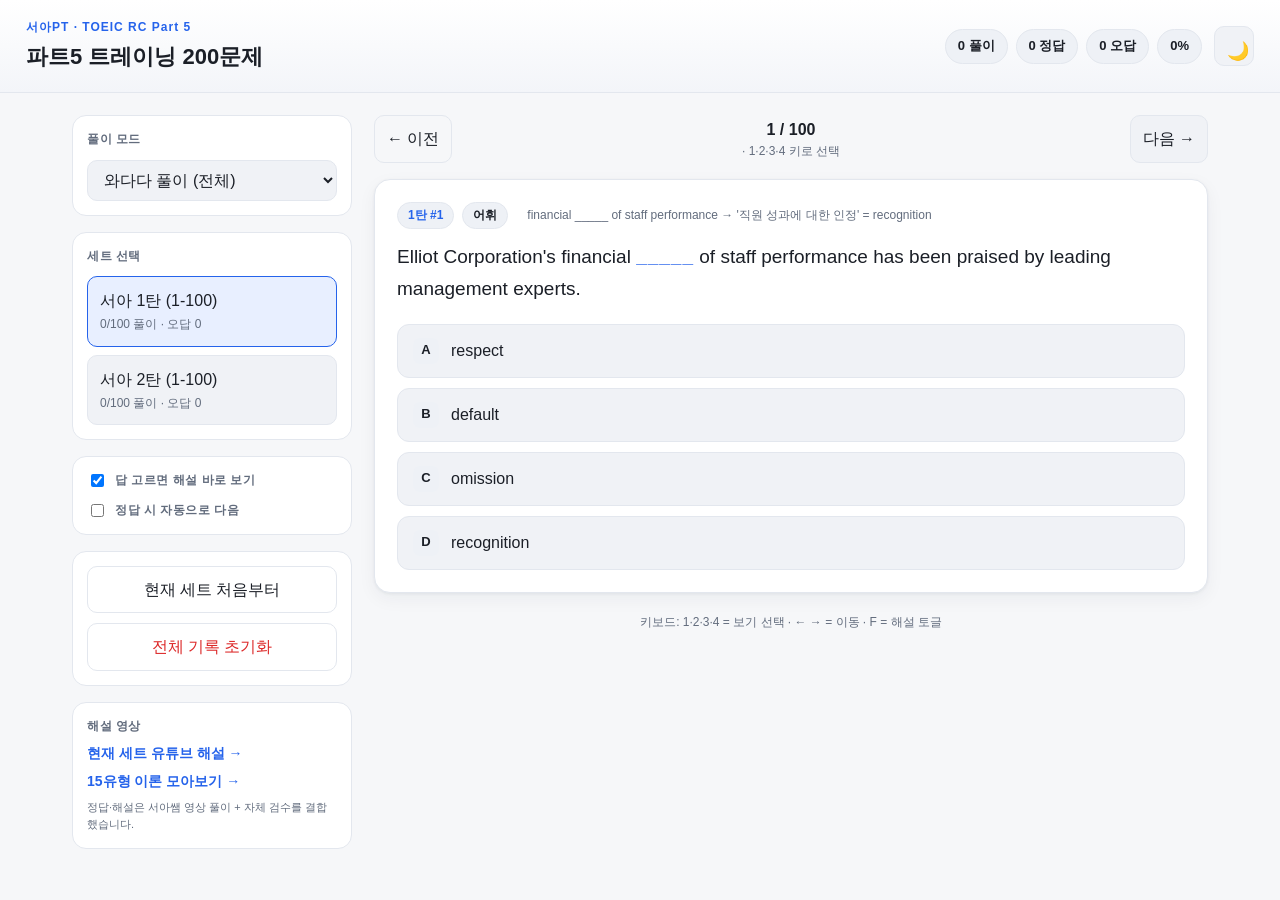
==== seoah-part5-training/index.html @ 1a9a53cd "feat: 모바일 랜딩 + Part5 실전/이론 + Part6·7 전략 추가 - index.html: 모바일 랜딩(4개 사이트 + PDF 링크, 반응형) - seoah-part5-" ====
<!doctype html>
<html lang="ko" data-theme="light">
<head>
  <meta charset="utf-8">
  <meta name="viewport" content="width=device-width, initial-scale=1">
  <title>서아PT Part 5 트레이닝 200문제</title>
  <link rel="stylesheet" href="styles.css">
</head>
<body>
  <header class="topbar">
    <div>
      <p class="eyebrow">서아PT · TOEIC RC Part 5</p>
      <h1>파트5 트레이닝 200문제</h1>
    </div>
    <div class="headControls">
      <div class="stats" aria-live="polite">
        <span id="statAnswered">0 풀이</span>
        <span id="statCorrect">0 정답</span>
        <span id="statWrong">0 오답</span>
        <span id="statAccuracy">0%</span>
      </div>
      <button id="themeToggle" class="iconBtn" title="밝게/어둡게">🌙</button>
    </div>
  </header>

  <main class="layout">
    <aside class="sidebar">
      <div class="sideSection">
        <label for="modeSelect">풀이 모드</label>
        <select id="modeSelect">
          <option value="all">와다다 풀이 (전체)</option>
          <option value="unanswered">안 푼 문제만</option>
          <option value="mistakes">오답노트</option>
        </select>
      </div>
      <div class="sideSection">
        <label>세트 선택</label>
        <nav id="moduleList" class="moduleList" aria-label="세트 선택"></nav>
      </div>
      <div class="sideSection">
        <label class="rowLabel"><input type="checkbox" id="instantFeedback" checked> 답 고르면 해설 바로 보기</label>
        <label class="rowLabel"><input type="checkbox" id="autoAdvance"> 정답 시 자동으로 다음</label>
      </div>
      <div class="sideSection">
        <button id="resetModule" class="secondary">현재 세트 처음부터</button>
        <button id="resetAll" class="danger">전체 기록 초기화</button>
      </div>
      <div class="sideSection sourceBox">
        <p class="sourceTitle">해설 영상</p>
        <a id="srcLink" href="#" target="_blank" rel="noopener">현재 세트 유튜브 해설 →</a>
        <a href="../toeic-part5-theory/index.html">15유형 이론 모아보기 →</a>
        <p class="sourceNote">정답·해설은 서아쌤 영상 풀이 + 자체 검수를 결합했습니다.</p>
      </div>
    </aside>

    <section class="content">
      <section class="questionToolbar">
        <button id="prevQuestion" class="secondary">← 이전</button>
        <div class="toolbarCenter">
          <span id="questionProgress"></span>
          <span id="questionStatus"></span>
        </div>
        <button id="nextQuestion">다음 →</button>
      </section>

      <article class="questionCard">
        <div class="questionMeta" id="questionMeta"></div>
        <p class="questionText" id="questionText"></p>
        <div id="options" class="options"></div>
        <div id="feedback" class="feedback hidden"></div>
      </article>

      <p class="hint">키보드: 1·2·3·4 = 보기 선택 · ← → = 이동 · F = 해설 토글</p>
    </section>
  </main>

  <script src="questions.js"></script>
  <script src="app.js"></script>
</body>
</html>
---- seoah-part5-training/styles.css ----
:root {
  --bg: #f6f7f9;
  --panel: #ffffff;
  --panel2: #f0f2f6;
  --line: #e3e7ee;
  --text: #1b1f27;
  --muted: #626c7d;
  --accent: #2563eb;
  --green: #15a35a;
  --greenbg: rgba(21, 163, 90, 0.12);
  --red: #dc2626;
  --redbg: rgba(220, 38, 38, 0.10);
  --chip: #eef1f6;
  --accentSoft: #e8efff;
  --topbarBg: linear-gradient(180deg, #ffffff, #f3f5f9);
  --greenInk: #ffffff;
  --redInk: #ffffff;
  --noteText: #8a5a00;
  --noteBg: #fff7e6;
  --noteBorder: #f0d9a0;
  --shadow: 0 1px 3px rgba(20, 30, 50, 0.06), 0 6px 18px rgba(20, 30, 50, 0.05);
}
html[data-theme="dark"] {
  --accentSoft: #1c2740;
  --topbarBg: linear-gradient(180deg, #1a1e27, #14171e);
  --greenInk: #06231a;
  --redInk: #2a0c0c;
  --noteText: #ffd27a;
  --noteBg: rgba(255, 200, 90, 0.08);
  --noteBorder: #4a401f;
  --shadow: 0 1px 2px rgba(0, 0, 0, 0.4);
  --bg: #0f1115;
  --panel: #171a21;
  --panel2: #1f232c;
  --line: #2a2f3a;
  --text: #e6e9ef;
  --muted: #9aa3b2;
  --accent: #5b9cff;
  --green: #2ecc71;
  --greenbg: rgba(46, 204, 113, 0.14);
  --red: #ff6b6b;
  --redbg: rgba(255, 107, 107, 0.14);
  --chip: #283041;
}

* { box-sizing: border-box; }

body {
  margin: 0;
  font-family: "Pretendard", -apple-system, BlinkMacSystemFont, "Segoe UI", Roboto, "Apple SD Gothic Neo", "Malgun Gothic", sans-serif;
  background: var(--bg);
  color: var(--text);
  line-height: 1.6;
}

.topbar {
  display: flex;
  align-items: center;
  justify-content: space-between;
  gap: 16px;
  padding: 18px 26px;
  background: var(--topbarBg);
  border-bottom: 1px solid var(--line);
  flex-wrap: wrap;
}
.eyebrow { margin: 0; color: var(--accent); font-size: 12px; letter-spacing: 1px; font-weight: 700; }
.topbar h1 { margin: 2px 0 0; font-size: 22px; }
.headControls { display: flex; align-items: center; gap: 12px; flex-wrap: wrap; }
.stats { display: flex; gap: 8px; flex-wrap: wrap; }
.stats span {
  background: var(--chip); border: 1px solid var(--line);
  padding: 6px 12px; border-radius: 999px; font-size: 13px; font-weight: 600;
}

.layout { display: grid; grid-template-columns: 280px 1fr; gap: 22px; padding: 22px; max-width: 1180px; margin: 0 auto; }
@media (max-width: 860px) { .layout { grid-template-columns: 1fr; } }

.sidebar { display: flex; flex-direction: column; gap: 16px; }
.sideSection { background: var(--panel); border: 1px solid var(--line); border-radius: 14px; padding: 14px; display: flex; flex-direction: column; gap: 10px; }
.sideSection > label { font-size: 12px; color: var(--muted); font-weight: 700; text-transform: uppercase; letter-spacing: 0.5px; }
.rowLabel { display: flex; align-items: center; gap: 8px; font-size: 13px; color: var(--text); font-weight: 500; cursor: pointer; text-transform: none; letter-spacing: 0; }

select, button {
  font: inherit; color: var(--text); background: var(--panel2);
  border: 1px solid var(--line); border-radius: 10px; padding: 10px 12px; cursor: pointer;
}
select { width: 100%; }
button { transition: background 0.15s, border-color 0.15s, transform 0.05s; }
button:hover { border-color: var(--accent); }
button:active { transform: translateY(1px); }
button.secondary { background: transparent; }
button.danger { background: transparent; color: var(--red); border-color: var(--line); }
button.danger:hover { border-color: var(--red); }

.moduleList { display: flex; flex-direction: column; gap: 8px; }
.moduleButton {
  text-align: left; display: flex; flex-direction: column; gap: 2px;
  background: var(--panel2); border: 1px solid var(--line); border-radius: 10px; padding: 11px 12px;
}
.moduleButton.active { border-color: var(--accent); background: var(--accentSoft); }
.moduleButton .moduleCount { font-size: 12px; color: var(--muted); }

.sourceBox { gap: 6px; }
.sourceTitle { margin: 0; font-size: 12px; color: var(--muted); font-weight: 700; text-transform: uppercase; letter-spacing: 0.5px; }
.sourceBox a { color: var(--accent); text-decoration: none; font-weight: 600; font-size: 14px; }
.sourceBox a:hover { text-decoration: underline; }
.sourceNote { margin: 0; font-size: 11px; color: var(--muted); }

.content { display: flex; flex-direction: column; gap: 16px; }

.questionToolbar { display: flex; align-items: center; justify-content: space-between; gap: 12px; }
.toolbarCenter { display: flex; flex-direction: column; align-items: center; }
#questionProgress { font-weight: 700; }
#questionStatus { font-size: 12px; color: var(--muted); }

.questionCard { background: var(--panel); border: 1px solid var(--line); border-radius: 16px; padding: 22px; }
.questionMeta { display: flex; gap: 8px; flex-wrap: wrap; align-items: center; margin-bottom: 12px; }
.tag { font-size: 12px; font-weight: 700; padding: 3px 10px; border-radius: 999px; background: var(--chip); border: 1px solid var(--line); }
.tag.num { color: var(--accent); }
.tag.key { background: transparent; border-color: transparent; color: var(--muted); font-weight: 500; }
.questionText { font-size: 19px; line-height: 1.7; margin: 0 0 18px; }
.questionText .blank { color: var(--accent); font-weight: 700; letter-spacing: 1px; }

.options { display: grid; gap: 10px; }
.option {
  display: flex; align-items: flex-start; gap: 12px; text-align: left;
  background: var(--panel2); border: 1px solid var(--line); border-radius: 12px; padding: 13px 15px; font-size: 16px;
}
.option:hover { border-color: var(--accent); }
.optionLetter {
  flex: none; width: 26px; height: 26px; border-radius: 7px; background: var(--chip);
  display: grid; place-items: center; font-weight: 700; font-size: 13px;
}
.option.correct { border-color: var(--green); background: var(--greenbg); }
.option.correct .optionLetter { background: var(--green); color: var(--greenInk); }
.option.wrong { border-color: var(--red); background: var(--redbg); }
.option.wrong .optionLetter { background: var(--red); color: var(--redInk); }

.feedback { background: var(--panel2); border: 1px solid var(--line); border-radius: 14px; padding: 18px; margin-top: 16px; }
.feedback.hidden { display: none; }
.feedback .verdict { display: flex; align-items: center; gap: 10px; font-size: 17px; font-weight: 800; margin: 0 0 6px; }
.feedback .verdict.ok { color: var(--green); }
.feedback .verdict.no { color: var(--red); }
.feedback .keyline { margin: 0 0 14px; color: var(--text); font-weight: 600; }
.feedback h3 { font-size: 13px; color: var(--muted); text-transform: uppercase; letter-spacing: 0.5px; margin: 14px 0 8px; }
.fbRow { display: flex; gap: 10px; padding: 8px 0; border-top: 1px solid var(--line); }
.fbRow:first-of-type { border-top: none; }
.fbLetter { flex: none; width: 22px; height: 22px; border-radius: 6px; background: var(--chip); display: grid; place-items: center; font-weight: 700; font-size: 12px; }
.fbRow.correct .fbLetter { background: var(--green); color: var(--greenInk); }
.fbRow .fbText { font-size: 14px; }
.fbRow.correct .fbText { color: var(--text); }
.fbRow:not(.correct) .fbText { color: var(--muted); }
.changeNote { margin-top: 12px; font-size: 12px; color: var(--noteText); background: var(--noteBg); border: 1px solid var(--noteBorder); border-radius: 8px; padding: 8px 10px; }
.questionCard { box-shadow: var(--shadow); }
.iconBtn { font-size: 18px; width: 40px; height: 40px; border-radius: 10px; background: var(--panel2); border: 1px solid var(--line); cursor: pointer; color: var(--text); }
.iconBtn:hover { border-color: var(--accent); }

.hint { text-align: center; color: var(--muted); font-size: 12px; margin: 4px 0 0; }
.empty { color: var(--muted); font-size: 16px; padding: 30px 0; text-align: center; }
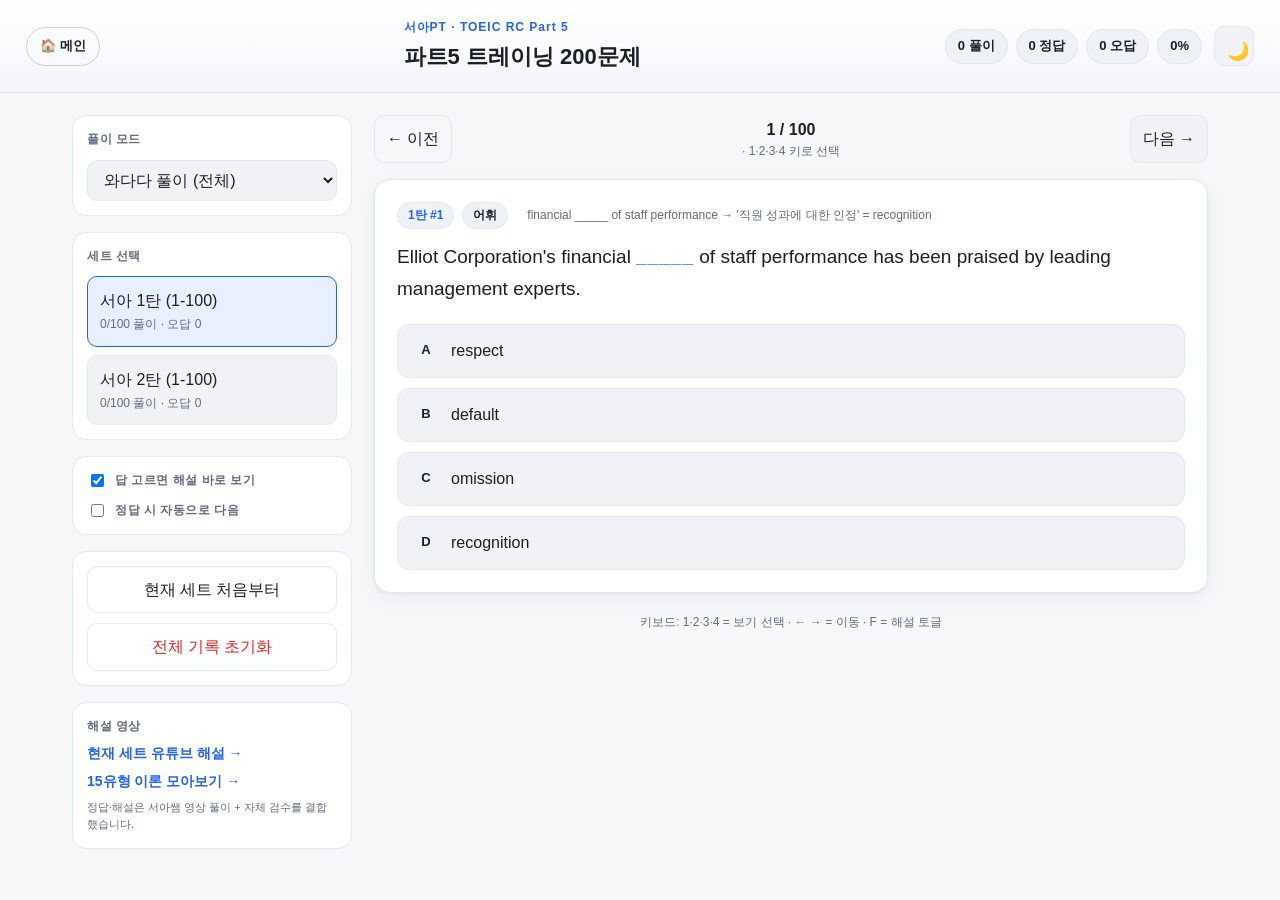
==== commit 10d7fc59: "feat: 단어 암기·테스트 사이트 추가 + 디자인 통일 + 메인 링크 - toeic-vocab/: 단어 플래시카드 + 4지선다 테스트(78단어, 전치사 콜로케이션 포함). 카테고" ====
--- a/seoah-part5-training/index.html
+++ b/seoah-part5-training/index.html
@@ -8,6 +8,7 @@
 </head>
 <body>
   <header class="topbar">
+    <a href="../" title="메인으로" class="homeBtn" style="text-decoration:none;font-weight:700;font-size:13px;padding:8px 13px;border-radius:999px;border:1px solid rgba(128,128,128,.35);color:inherit;white-space:nowrap;align-self:center">🏠 메인</a>
     <div>
       <p class="eyebrow">서아PT · TOEIC RC Part 5</p>
       <h1>파트5 트레이닝 200문제</h1>
